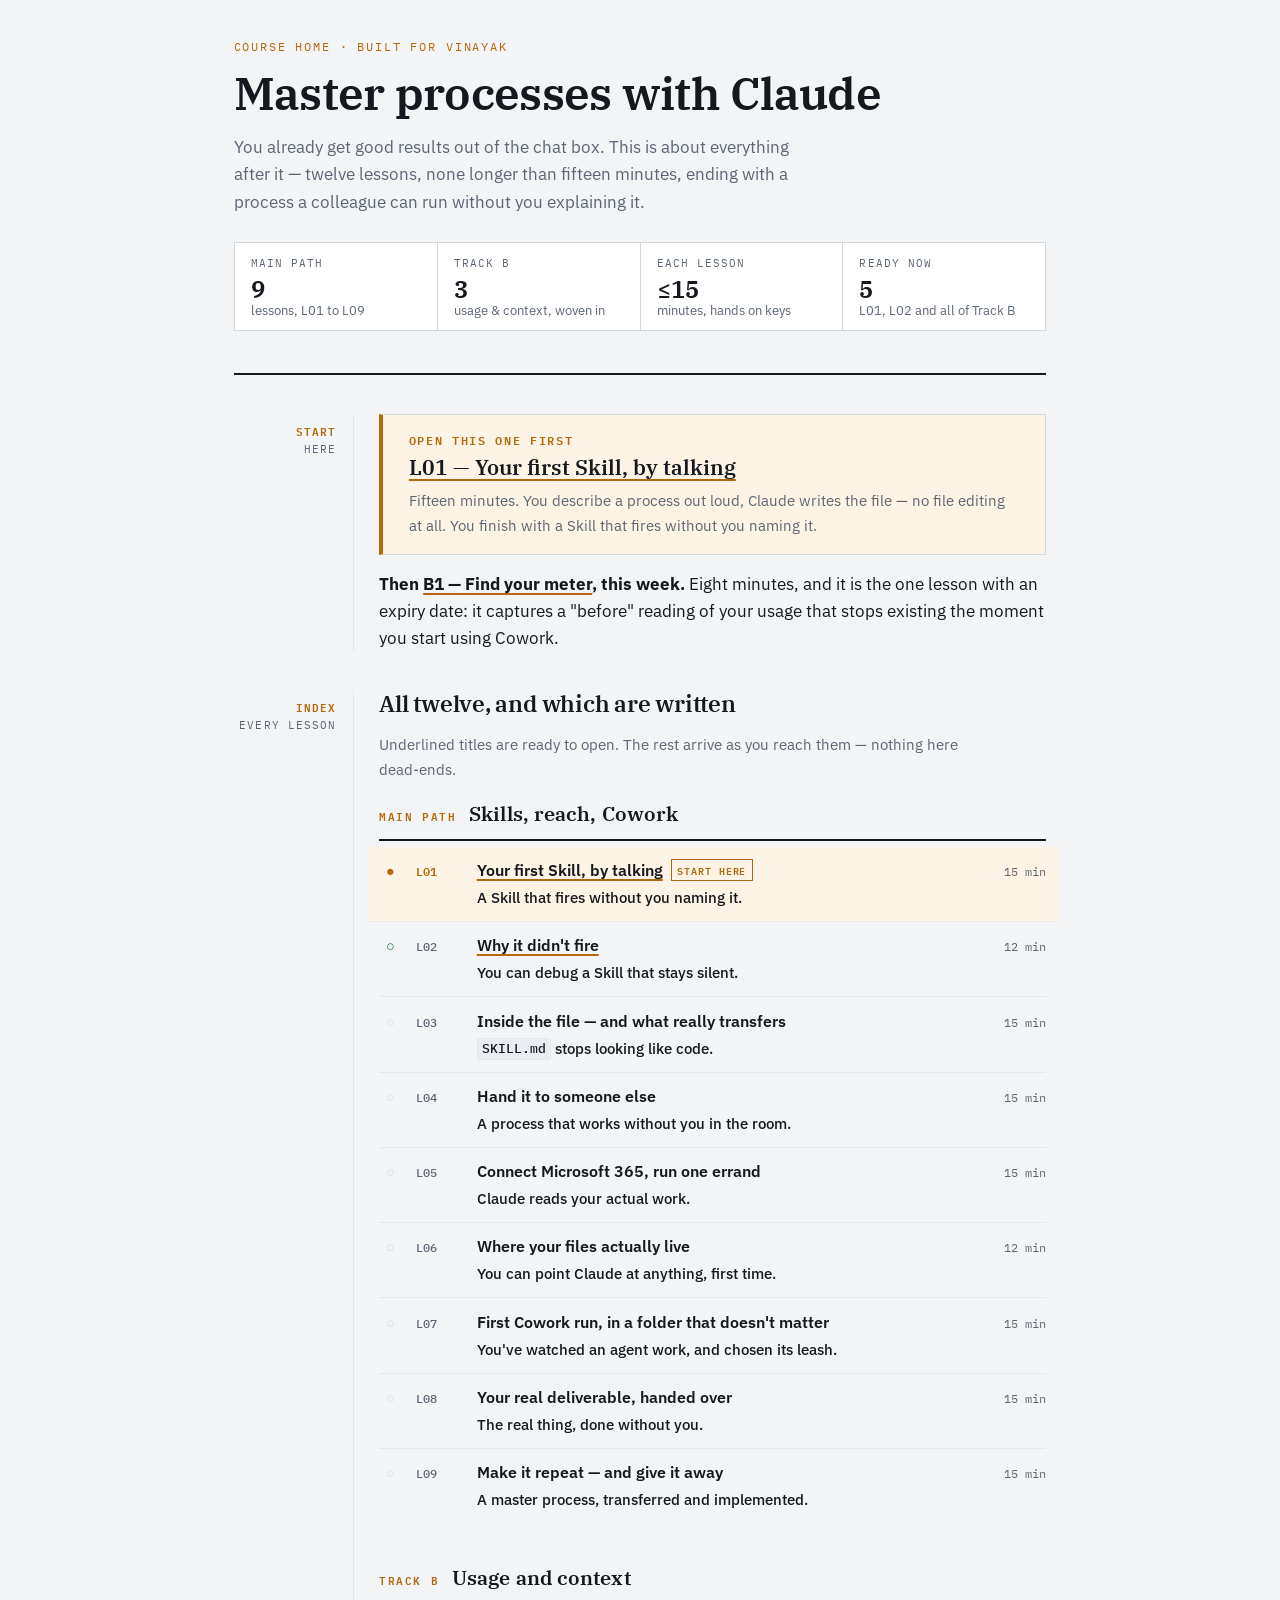
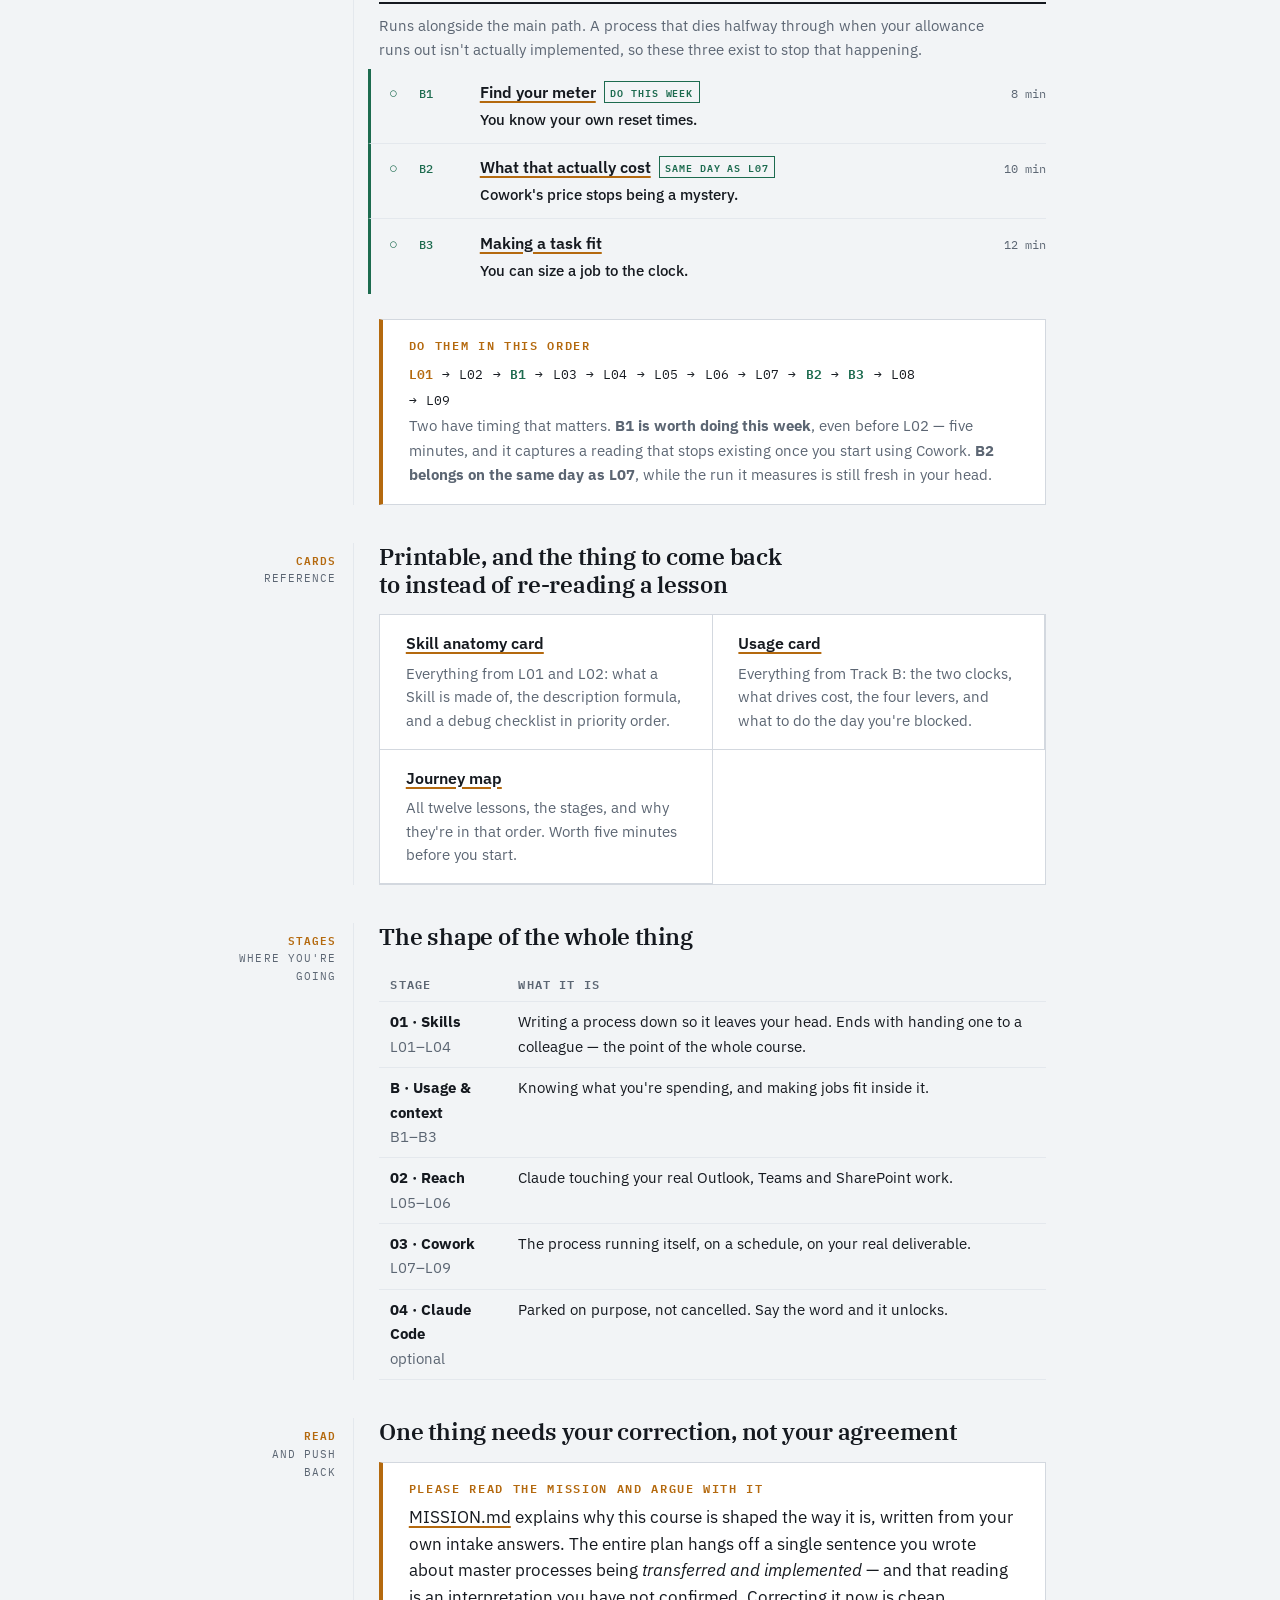
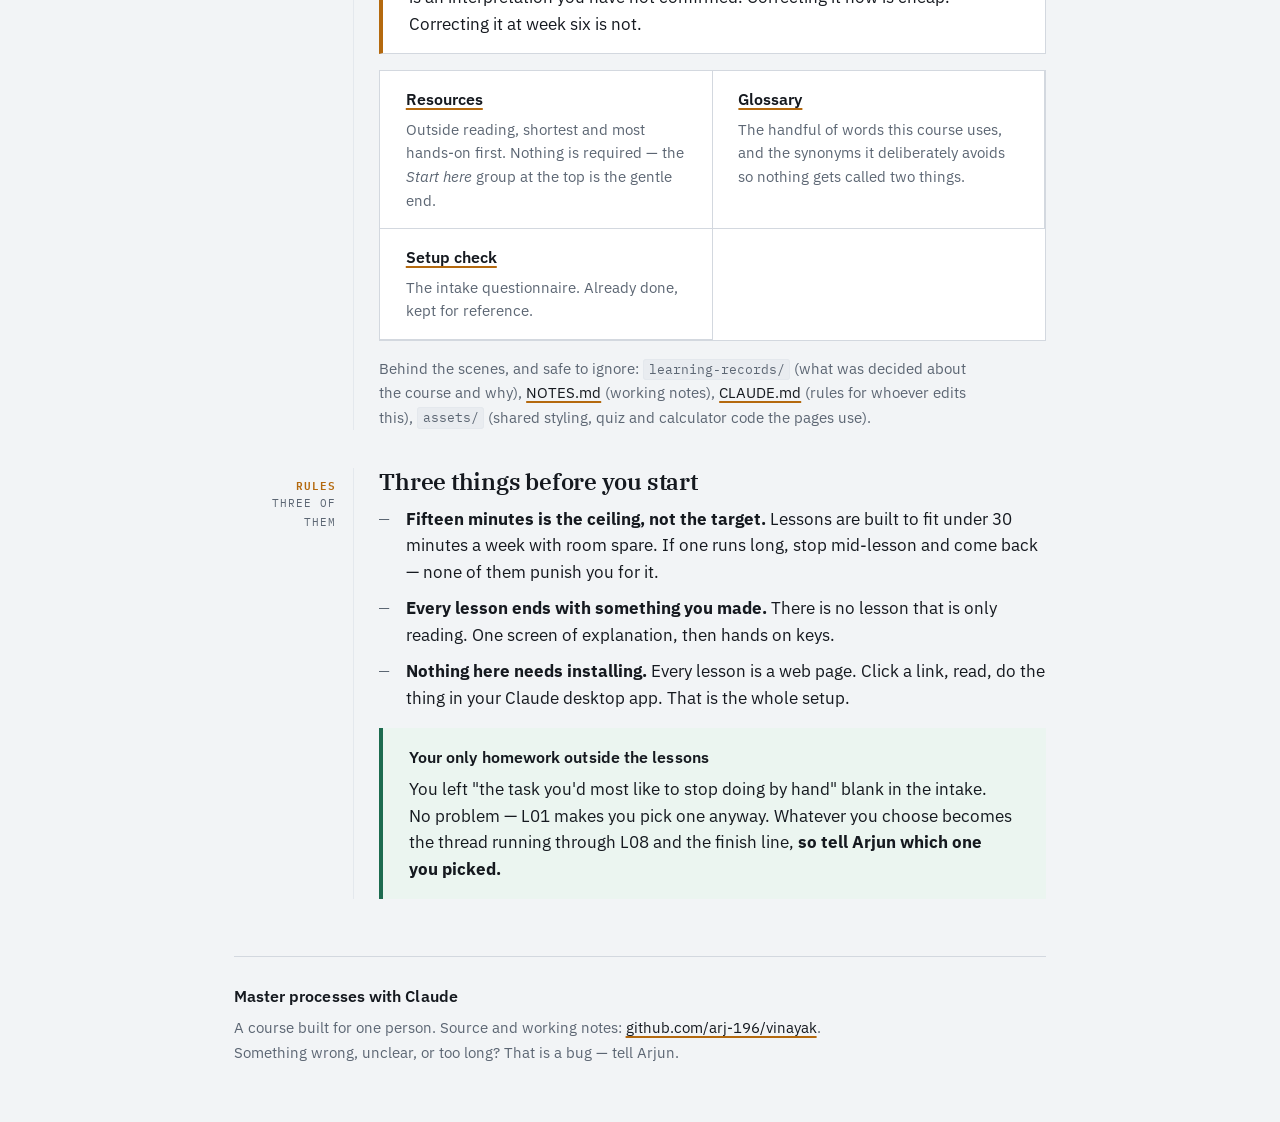
==== index.html @ 6a03d2bd "Add course website as entry point, plus Track B lessons B2–B3 Publish the course as a static site on" ====
<!doctype html>
<html lang="en">
<head>
<meta charset="utf-8">
<meta name="viewport" content="width=device-width, initial-scale=1">
<title>Master Processes with Claude — Course home</title>
<meta name="description" content="A short course, built for you. Twelve lessons, none longer than fifteen minutes, ending with a process a colleague can run without you explaining it.">
<link rel="stylesheet" href="https://fonts.googleapis.com/css2?family=IBM+Plex+Sans:wght@400;500;600&family=IBM+Plex+Serif:wght@500;600&family=IBM+Plex+Mono:wght@400;500;600&display=swap">
<link rel="stylesheet" href="assets/course.css">
<style>
  /* ---- home-only components; everything shared comes from course.css ---- */
  .budget { display:grid; grid-template-columns:repeat(auto-fit,minmax(9rem,1fr)); gap:1px; background:var(--rule); border:1px solid var(--rule); margin-top:var(--s4); }
  .budget div { background:var(--panel); padding:.8rem 1rem; }
  .budget dt { font-family:var(--mono); font-size:.66rem; letter-spacing:.1em; text-transform:uppercase; color:var(--muted); }
  .budget dd { margin:.25rem 0 0; font-family:var(--serif); font-size:1.5rem; font-weight:600; line-height:1; }
  .budget dd small { font-family:var(--sans); font-size:.8rem; font-weight:400; color:var(--muted); display:block; margin-top:.25rem; }

  /* the one card that says "open this now" */
  .startcard {
    background:var(--signal-bg); border:1px solid var(--rule); border-left:4px solid var(--signal);
    padding:var(--s3) var(--s4);
  }
  .startcard > h3 { color:var(--signal); font-family:var(--mono); font-size:.74rem; letter-spacing:.14em; text-transform:uppercase; }
  .startcard .big { font-family:var(--serif); font-size:1.3rem; font-weight:600; line-height:1.25; }
  .startcard .big a { text-decoration-thickness:2px; }

  /* the full lesson index — the thing that must never go stale */
  .track + .track { margin-top:var(--s5); }
  .track-head { display:flex; gap:.8rem; align-items:baseline; border-bottom:2px solid var(--ink); padding-bottom:.5rem; margin-bottom:.4rem; flex-wrap:wrap; }
  .track-head h3 { font-family:var(--serif); font-size:1.25rem; font-weight:600; margin:0; flex:1; min-width:8rem; }
  .track-head .n { font-family:var(--mono); font-size:.7rem; font-weight:600; letter-spacing:.14em; color:var(--signal); flex:none; }

  .lesson { display:grid; grid-template-columns:1.4rem 2.9rem minmax(0,1fr) 4.2rem; gap:.9rem; padding:.7rem 0; border-bottom:1px solid var(--rule-soft); align-items:baseline; }
  .lesson:last-child { border-bottom:0; }
  .dot { font-family:var(--mono); font-size:.9rem; color:var(--rule); text-align:center; }
  .lesson[data-state="now"] .dot   { color:var(--signal); }
  .lesson[data-state="ready"] .dot { color:var(--verified); }
  .lid { font-family:var(--mono); font-size:.74rem; color:var(--muted); font-weight:500; }
  .lesson[data-state="now"] .lid { color:var(--signal); font-weight:600; }
  .ltitle { font-weight:600; font-size:.99rem; }
  .lwin { color:var(--muted); font-size:.92rem; margin-top:.15rem; }
  .lwin b { color:var(--ink); font-weight:500; }
  .mins { font-family:var(--mono); font-size:.72rem; color:var(--muted); text-align:right; font-variant-numeric:tabular-nums; }
  .lesson[data-state="now"] { background:var(--signal-bg); margin-inline:-.7rem; padding-inline:.7rem; }
  .track.b .lid { color:var(--verified); }
  .track.b .lesson { border-left:3px solid var(--verified); padding-left:.7rem; margin-left:-.7rem; }
  .tag {
    font-family:var(--mono); font-size:.6rem; letter-spacing:.1em; text-transform:uppercase;
    border:1px solid var(--signal); color:var(--signal);
    padding:.08rem .32rem; margin-left:.5rem; vertical-align:.12em; white-space:nowrap;
  }
  .tag.b { border-color:var(--verified); color:var(--verified); }

  /* the running order, as one readable line */
  .order { font-family:var(--mono); font-size:.82rem; line-height:2; word-spacing:.1em; }
  .order b { color:var(--signal); font-weight:600; }
  .order i { color:var(--verified); font-style:normal; font-weight:600; }

  /* reference cards */
  /* dividers drawn as cell borders, not a gap-over-background trick — an
     odd number of cards otherwise leaves a leftover cell in the wrong colour */
  .shelf { display:grid; grid-template-columns:repeat(auto-fit,minmax(15rem,1fr)); background:var(--panel); border:1px solid var(--rule); }
  .shelf > a { padding:var(--s3) var(--s4); text-decoration:none; display:block; border-right:1px solid var(--rule); border-bottom:1px solid var(--rule); }
  .shelf > a:hover { background:var(--panel-sunk); }
  .shelf .t { font-weight:600; font-size:.99rem; text-decoration:underline; text-decoration-color:var(--signal); text-decoration-thickness:2px; text-underline-offset:.18em; }
  .shelf .d { color:var(--muted); font-size:.91rem; margin-top:.3rem; }

  @media (max-width:34rem){
    .lesson { grid-template-columns:1.2rem 2.6rem minmax(0,1fr); }
    .mins { display:none; }
  }
</style>
</head>
<body>
<div class="sheet">

  <div class="masthead">
    <p class="eyebrow">Course home · Built for Vinayak</p>
    <h1>Master processes with Claude</h1>
    <p class="standfirst">You already get good results out of the chat box. This is about everything after it — twelve lessons, none longer than fifteen minutes, ending with a process a colleague can run without you explaining it.</p>
    <dl class="budget">
      <div><dt>Main path</dt><dd>9<small>lessons, L01 to L09</small></dd></div>
      <div><dt>Track B</dt><dd>3<small>usage &amp; context, woven in</small></dd></div>
      <div><dt>Each lesson</dt><dd>≤15<small>minutes, hands on keys</small></dd></div>
      <div><dt>Ready now</dt><dd>5<small>L01, L02 and all of Track B</small></dd></div>
    </dl>
  </div>

  <div class="row">
    <div class="mark"><b>Start</b>here</div>
    <div class="body">
      <div class="startcard">
        <h3>Open this one first</h3>
        <p class="big"><a href="lessons/0001-your-first-skill.html">L01 — Your first Skill, by talking</a></p>
        <p class="hint" style="margin-top:.5rem">Fifteen minutes. You describe a process out loud, Claude writes the file — no file editing at all. You finish with a Skill that fires without you naming it.</p>
      </div>
      <p><strong>Then <a href="lessons/0003-find-your-meter.html">B1 — Find your meter</a>, this week.</strong> Eight minutes, and it is the one lesson with an expiry date: it captures a "before" reading of your usage that stops existing the moment you start using Cowork.</p>
    </div>
  </div>

  <div class="row">
    <div class="mark"><b>Index</b>every lesson</div>
    <div class="body">
      <h2>All twelve, and which are written</h2>
      <p class="hint">Underlined titles are ready to open. The rest arrive as you reach them — nothing here dead-ends.</p>

      <div class="track">
        <div class="track-head"><span class="n">MAIN PATH</span><h3>Skills, reach, Cowork</h3></div>

        <div class="lesson" data-state="now">
          <span class="dot">●</span><span class="lid">L01</span>
          <div>
            <div class="ltitle"><a href="lessons/0001-your-first-skill.html">Your first Skill, by talking</a><span class="tag">Start here</span></div>
            <div class="lwin"><b>A Skill that fires without you naming it.</b></div>
          </div>
          <span class="mins">15 min</span>
        </div>

        <div class="lesson" data-state="ready">
          <span class="dot">○</span><span class="lid">L02</span>
          <div>
            <div class="ltitle"><a href="lessons/0002-why-it-didnt-fire.html">Why it didn't fire</a></div>
            <div class="lwin"><b>You can debug a Skill that stays silent.</b></div>
          </div>
          <span class="mins">12 min</span>
        </div>

        <div class="lesson" data-state="todo">
          <span class="dot">○</span><span class="lid">L03</span>
          <div>
            <div class="ltitle">Inside the file — and what really transfers</div>
            <div class="lwin"><b><code>SKILL.md</code> stops looking like code.</b></div>
          </div>
          <span class="mins">15 min</span>
        </div>

        <div class="lesson" data-state="todo">
          <span class="dot">○</span><span class="lid">L04</span>
          <div>
            <div class="ltitle">Hand it to someone else</div>
            <div class="lwin"><b>A process that works without you in the room.</b></div>
          </div>
          <span class="mins">15 min</span>
        </div>

        <div class="lesson" data-state="todo">
          <span class="dot">○</span><span class="lid">L05</span>
          <div>
            <div class="ltitle">Connect Microsoft 365, run one errand</div>
            <div class="lwin"><b>Claude reads your actual work.</b></div>
          </div>
          <span class="mins">15 min</span>
        </div>

        <div class="lesson" data-state="todo">
          <span class="dot">○</span><span class="lid">L06</span>
          <div>
            <div class="ltitle">Where your files actually live</div>
            <div class="lwin"><b>You can point Claude at anything, first time.</b></div>
          </div>
          <span class="mins">12 min</span>
        </div>

        <div class="lesson" data-state="todo">
          <span class="dot">○</span><span class="lid">L07</span>
          <div>
            <div class="ltitle">First Cowork run, in a folder that doesn't matter</div>
            <div class="lwin"><b>You've watched an agent work, and chosen its leash.</b></div>
          </div>
          <span class="mins">15 min</span>
        </div>

        <div class="lesson" data-state="todo">
          <span class="dot">○</span><span class="lid">L08</span>
          <div>
            <div class="ltitle">Your real deliverable, handed over</div>
            <div class="lwin"><b>The real thing, done without you.</b></div>
          </div>
          <span class="mins">15 min</span>
        </div>

        <div class="lesson" data-state="todo">
          <span class="dot">○</span><span class="lid">L09</span>
          <div>
            <div class="ltitle">Make it repeat — and give it away</div>
            <div class="lwin"><b>A master process, transferred and implemented.</b></div>
          </div>
          <span class="mins">15 min</span>
        </div>
      </div>

      <div class="track b">
        <div class="track-head"><span class="n">TRACK B</span><h3>Usage and context</h3></div>
        <p class="hint" style="margin:.6rem 0 .4rem">Runs alongside the main path. A process that dies halfway through when your allowance runs out isn't actually implemented, so these three exist to stop that happening.</p>

        <div class="lesson" data-state="ready">
          <span class="dot">○</span><span class="lid">B1</span>
          <div>
            <div class="ltitle"><a href="lessons/0003-find-your-meter.html">Find your meter</a><span class="tag b">Do this week</span></div>
            <div class="lwin"><b>You know your own reset times.</b></div>
          </div>
          <span class="mins">8 min</span>
        </div>

        <div class="lesson" data-state="ready">
          <span class="dot">○</span><span class="lid">B2</span>
          <div>
            <div class="ltitle"><a href="lessons/0004-what-that-cost.html">What that actually cost</a><span class="tag b">Same day as L07</span></div>
            <div class="lwin"><b>Cowork's price stops being a mystery.</b></div>
          </div>
          <span class="mins">10 min</span>
        </div>

        <div class="lesson" data-state="ready">
          <span class="dot">○</span><span class="lid">B3</span>
          <div>
            <div class="ltitle"><a href="lessons/0005-making-a-task-fit.html">Making a task fit</a></div>
            <div class="lwin"><b>You can size a job to the clock.</b></div>
          </div>
          <span class="mins">12 min</span>
        </div>
      </div>

      <div class="do" style="margin-top:var(--s4)">
        <h3>Do them in this order</h3>
        <p class="order"><b>L01</b> → L02 → <i>B1</i> → L03 → L04 → L05 → L06 → L07 → <i>B2</i> → <i>B3</i> → L08 → L09</p>
        <p class="hint">Two have timing that matters. <strong>B1 is worth doing this week</strong>, even before L02 — five minutes, and it captures a reading that stops existing once you start using Cowork. <strong>B2 belongs on the same day as L07</strong>, while the run it measures is still fresh in your head.</p>
      </div>
    </div>
  </div>

  <div class="row">
    <div class="mark"><b>Cards</b>reference</div>
    <div class="body">
      <h2>Printable, and the thing to come back to instead of re-reading a lesson</h2>
      <div class="shelf">
        <a href="reference/skill-anatomy.html">
          <div class="t">Skill anatomy card</div>
          <div class="d">Everything from L01 and L02: what a Skill is made of, the description formula, and a debug checklist in priority order.</div>
        </a>
        <a href="reference/usage-card.html">
          <div class="t">Usage card</div>
          <div class="d">Everything from Track B: the two clocks, what drives cost, the four levers, and what to do the day you're blocked.</div>
        </a>
        <a href="reference/journey-map.html">
          <div class="t">Journey map</div>
          <div class="d">All twelve lessons, the stages, and why they're in that order. Worth five minutes before you start.</div>
        </a>
      </div>
    </div>
  </div>

  <div class="row">
    <div class="mark"><b>Stages</b>where you're going</div>
    <div class="body">
      <h2>The shape of the whole thing</h2>
      <div class="scroll">
        <table>
          <thead><tr><th>Stage</th><th>What it is</th></tr></thead>
          <tbody>
            <tr><td><strong>01 · Skills</strong><br><span class="hint">L01–L04</span></td><td>Writing a process down so it leaves your head. Ends with handing one to a colleague — the point of the whole course.</td></tr>
            <tr><td><strong>B · Usage &amp; context</strong><br><span class="hint">B1–B3</span></td><td>Knowing what you're spending, and making jobs fit inside it.</td></tr>
            <tr><td><strong>02 · Reach</strong><br><span class="hint">L05–L06</span></td><td>Claude touching your real Outlook, Teams and SharePoint work.</td></tr>
            <tr><td><strong>03 · Cowork</strong><br><span class="hint">L07–L09</span></td><td>The process running itself, on a schedule, on your real deliverable.</td></tr>
            <tr><td><strong>04 · Claude Code</strong><br><span class="hint">optional</span></td><td>Parked on purpose, not cancelled. Say the word and it unlocks.</td></tr>
          </tbody>
        </table>
      </div>
    </div>
  </div>

  <div class="row">
    <div class="mark"><b>Read</b>and push back</div>
    <div class="body">
      <h2>One thing needs your correction, not your agreement</h2>
      <div class="do">
        <h3>Please read the mission and argue with it</h3>
        <p><a href="https://github.com/arj-196/vinayak/blob/main/MISSION.md">MISSION.md</a> explains why this course is shaped the way it is, written from your own intake answers. The entire plan hangs off a single sentence you wrote about master processes being <em>transferred and implemented</em> — and that reading is an interpretation you have not confirmed. Correcting it now is cheap. Correcting it at week six is not.</p>
      </div>

      <div class="shelf" style="margin-top:var(--s3)">
        <a href="https://github.com/arj-196/vinayak/blob/main/RESOURCES.md">
          <div class="t">Resources</div>
          <div class="d">Outside reading, shortest and most hands-on first. Nothing is required — the <em>Start here</em> group at the top is the gentle end.</div>
        </a>
        <a href="https://github.com/arj-196/vinayak/blob/main/GLOSSARY.md">
          <div class="t">Glossary</div>
          <div class="d">The handful of words this course uses, and the synonyms it deliberately avoids so nothing gets called two things.</div>
        </a>
        <a href="Claude-Setup-Check.html">
          <div class="t">Setup check</div>
          <div class="d">The intake questionnaire. Already done, kept for reference.</div>
        </a>
      </div>
      <p class="hint">Behind the scenes, and safe to ignore: <code>learning-records/</code> (what was decided about the course and why), <a href="https://github.com/arj-196/vinayak/blob/main/NOTES.md">NOTES.md</a> (working notes), <a href="https://github.com/arj-196/vinayak/blob/main/CLAUDE.md">CLAUDE.md</a> (rules for whoever edits this), <code>assets/</code> (shared styling, quiz and calculator code the pages use).</p>
    </div>
  </div>

  <div class="row">
    <div class="mark"><b>Rules</b>three of them</div>
    <div class="body">
      <h2>Three things before you start</h2>
      <ul class="plain">
        <li><strong>Fifteen minutes is the ceiling, not the target.</strong> Lessons are built to fit under 30 minutes a week with room spare. If one runs long, stop mid-lesson and come back — none of them punish you for it.</li>
        <li><strong>Every lesson ends with something you made.</strong> There is no lesson that is only reading. One screen of explanation, then hands on keys.</li>
        <li><strong>Nothing here needs installing.</strong> Every lesson is a web page. Click a link, read, do the thing in your Claude desktop app. That is the whole setup.</li>
      </ul>

      <div class="ask">
        <h3>Your only homework outside the lessons</h3>
        <p>You left "the task you'd most like to stop doing by hand" blank in the intake. No problem — L01 makes you pick one anyway. Whatever you choose becomes the thread running through L08 and the finish line, <strong>so tell Arjun which one you picked.</strong></p>
      </div>
    </div>
  </div>

  <div class="foot">
    <h3>Master processes with Claude</h3>
    <p>A course built for one person. Source and working notes:
      <a href="https://github.com/arj-196/vinayak">github.com/arj-196/vinayak</a>.
      Something wrong, unclear, or too long? That is a bug — tell Arjun.</p>
  </div>

</div>
</body>
</html>
---- assets/course.css ----
/* ============================================================
   course.css — shared stylesheet for all lessons and reference
   sheets in this workspace.

   Identity: a technical workbench sheet. Ink on cool paper, one
   ochre signal for "you are here / do this", one green for
   "verified". IBM Plex superfamily — an industrial type family
   for an industrial subject; Mono is load-bearing here because
   file paths and YAML are the actual material.

   Link from any lesson with:
     <link rel="stylesheet" href="../assets/course.css">
   ============================================================ */

/* ---------- tokens: light is the base, complete ---------- */
:root {
  --ink:        #15191f;
  --paper:      #f2f4f6;
  --panel:      #ffffff;
  --panel-sunk: #e9ecf0;
  --rule:       #d3d8df;
  --rule-soft:  #e4e8ed;
  --muted:      #5c6673;
  --signal:     #b4690e;
  --signal-bg:  #fdf4e6;
  --verified:   #1d6b4f;
  --verified-bg:#ebf5f0;
  --alarm:      #a3341f;

  --serif: "IBM Plex Serif", Georgia, "Times New Roman", serif;
  --sans:  "IBM Plex Sans", -apple-system, BlinkMacSystemFont, "Segoe UI", sans-serif;
  --mono:  "IBM Plex Mono", ui-monospace, SFMono-Regular, Menlo, Consolas, monospace;

  --measure: 68ch;
  --gutter:  7.5rem;

  --s1: .35rem;  --s2: .6rem;   --s3: 1rem;
  --s4: 1.6rem;  --s5: 2.4rem;  --s6: 3.6rem;
}

/* ---------- tokens: dark, for system-dark and explicit dark ---------- */
@media (prefers-color-scheme: dark) {
  :root:not([data-theme="light"]) {
    --ink:        #e6e9ed;
    --paper:      #12161b;
    --panel:      #1a1f26;
    --panel-sunk: #0d1116;
    --rule:       #2c333c;
    --rule-soft:  #222831;
    --muted:      #9aa5b1;
    --signal:     #e8a33d;
    --signal-bg:  #251c0c;
    --verified:   #4ebe92;
    --verified-bg:#0f2018;
    --alarm:      #e8836b;
  }
}
:root[data-theme="dark"] {
  --ink:        #e6e9ed;
  --paper:      #12161b;
  --panel:      #1a1f26;
  --panel-sunk: #0d1116;
  --rule:       #2c333c;
  --rule-soft:  #222831;
  --muted:      #9aa5b1;
  --signal:     #e8a33d;
  --signal-bg:  #251c0c;
  --verified:   #4ebe92;
  --verified-bg:#0f2018;
  --alarm:      #e8836b;
}

/* ---------- reset-ish ---------- */
*, *::before, *::after { box-sizing: border-box; }

body {
  margin: 0;
  background: var(--paper);
  color: var(--ink);
  font-family: var(--sans);
  font-size: 16.5px;
  line-height: 1.62;
  -webkit-font-smoothing: antialiased;
}

img, svg { max-width: 100%; }

/* ---------- page frame: content column + mono gutter ---------- */
.sheet {
  max-width: calc(var(--measure) + var(--gutter) + 4rem);
  margin: 0 auto;
  padding: var(--s5) var(--s4) var(--s6);
}

.row {
  display: grid;
  grid-template-columns: var(--gutter) minmax(0, 1fr);
  gap: 0 var(--s4);
  align-items: start;
}
.row + .row { margin-top: var(--s5); }

/* the gutter marker encodes the stage — a real sequence, not decoration */
.mark {
  font-family: var(--mono);
  font-size: .7rem;
  letter-spacing: .1em;
  text-transform: uppercase;
  color: var(--muted);
  padding-top: .5rem;
  text-align: right;
  border-right: 1px solid var(--rule-soft);
  padding-right: var(--s3);
  align-self: stretch;
}
.mark b { display: block; color: var(--signal); font-weight: 600; }

.body > * + * { margin-top: var(--s3); }

/* ---------- masthead ---------- */
.masthead { margin-bottom: var(--s5); padding-bottom: var(--s4); border-bottom: 2px solid var(--ink); }
.eyebrow {
  font-family: var(--mono);
  font-size: .72rem;
  letter-spacing: .16em;
  text-transform: uppercase;
  color: var(--signal);
  margin: 0 0 var(--s2);
}
.masthead h1 {
  font-family: var(--serif);
  font-weight: 600;
  font-size: clamp(1.9rem, 4.2vw, 2.9rem);
  line-height: 1.1;
  letter-spacing: -.015em;
  text-wrap: balance;
  margin: 0;
}
.standfirst {
  font-size: 1.06rem;
  color: var(--muted);
  max-width: 58ch;
  margin: var(--s3) 0 0;
  text-wrap: pretty;
}

/* ---------- chips: at-a-glance lesson facts ---------- */
.chips { display: flex; flex-wrap: wrap; gap: .5rem; margin-top: var(--s3); }
.chip {
  font-family: var(--mono);
  font-size: .7rem;
  letter-spacing: .08em;
  text-transform: uppercase;
  color: var(--muted);
  border: 1px solid var(--rule);
  padding: .28rem .55rem;
}

/* ---------- hint: secondary guidance under a heading or step ---------- */
.hint { color: var(--muted); font-size: .94rem; max-width: var(--measure); }

/* ---------- headings ---------- */
h2 {
  font-family: var(--serif);
  font-weight: 600;
  font-size: 1.42rem;
  line-height: 1.22;
  letter-spacing: -.01em;
  text-wrap: balance;
  margin: 0 0 var(--s2);
}
h3 {
  font-family: var(--sans);
  font-weight: 600;
  font-size: 1.02rem;
  letter-spacing: .005em;
  margin: 0 0 var(--s1);
}
p { margin: 0; max-width: var(--measure); text-wrap: pretty; }

a { color: var(--ink); text-decoration-color: var(--signal); text-decoration-thickness: 2px; text-underline-offset: .18em; }
a:hover { color: var(--signal); }
:focus-visible { outline: 2px solid var(--signal); outline-offset: 2px; border-radius: 2px; }

/* ---------- inline material ---------- */
code, kbd, .path {
  font-family: var(--mono);
  font-size: .87em;
  background: var(--panel-sunk);
  border: 1px solid var(--rule-soft);
  border-radius: 3px;
  padding: .1em .34em;
}
kbd { box-shadow: 0 1px 0 var(--rule); }

/* ---------- panels: spent by role, not stamped on everything ---------- */
.panel { background: var(--panel); border: 1px solid var(--rule); padding: var(--s3) var(--s4); }

/* the one thing on the page that needs lifting: what to actually do */
.do {
  background: var(--panel);
  border: 1px solid var(--rule);
  border-left: 4px solid var(--signal);
  padding: var(--s3) var(--s4);
}
.do > h3 { color: var(--signal); font-family: var(--mono); font-size: .74rem; letter-spacing: .14em; text-transform: uppercase; }

.aside { border-left: 2px solid var(--rule); padding-left: var(--s3); color: var(--muted); font-size: .95rem; }

/* the on-ramp block: for coding concepts he has never met */
.onramp {
  background: var(--panel-sunk);
  border: 1px dashed var(--rule);
  padding: var(--s3) var(--s4);
  font-size: .96rem;
}
.onramp > h3::before { content: "New word · "; font-family: var(--mono); color: var(--signal); font-weight: 600; }

.warn { border-left: 4px solid var(--alarm); background: var(--panel); padding: var(--s3) var(--s4); }

/* ---------- code blocks ---------- */
pre {
  font-family: var(--mono);
  font-size: .84rem;
  line-height: 1.6;
  background: var(--panel-sunk);
  border: 1px solid var(--rule);
  padding: var(--s3);
  margin: 0;
  overflow-x: auto;
  tab-size: 2;
}
pre code { background: none; border: 0; padding: 0; font-size: inherit; }

/* ---------- steps: numbered only because order carries meaning ---------- */
/* Markers are positioned, NOT grid columns. A grid `li` makes every child —
   including bare text nodes — its own grid item, so an item mixing text and
   inline elements gets torn across cells. Absolute markers keep the content
   flowing as normal inline text however it is authored. */
ol.steps { list-style: none; counter-reset: st; margin: 0; padding: 0; display: grid; gap: var(--s3); }
ol.steps > li {
  counter-increment: st;
  position: relative;
  padding-left: 2.9rem;
  min-height: 1.9rem;
}
ol.steps > li::before {
  content: counter(st);
  position: absolute;
  left: 0; top: 0;
  font-family: var(--mono);
  font-size: .8rem;
  font-weight: 600;
  color: var(--signal);
  border: 1px solid var(--rule);
  border-radius: 50%;
  width: 1.9rem; height: 1.9rem;
  display: grid; place-items: center;
  background: var(--panel);
}
ol.steps > li > * + * { margin-top: var(--s2); }

ul.plain { list-style: none; margin: 0; padding: 0; display: grid; gap: var(--s2); }
ul.plain > li { position: relative; padding-left: 1.7rem; }
ul.plain > li::before {
  content: "—";
  position: absolute;
  left: 0; top: 0;
  font-family: var(--mono);
  color: var(--muted);
}

/* ---------- meter: usage-reading recorder (assets/meter.js) ---------- */
.meter { border: 1px solid var(--rule); background: var(--panel); padding: var(--s3) var(--s4); }
.meter-form { display: grid; grid-template-columns: repeat(auto-fit, minmax(11rem, 1fr)); gap: var(--s3); }
.meter-field { display: grid; gap: .3rem; }
.meter-field > span {
  font-family: var(--mono);
  font-size: .66rem;
  letter-spacing: .1em;
  text-transform: uppercase;
  color: var(--muted);
}
.meter-field > input {
  font: inherit;
  font-family: var(--mono);
  font-size: .9rem;
  background: var(--panel-sunk);
  color: var(--ink);
  border: 1px solid var(--rule);
  padding: .45rem .6rem;
  min-width: 0;
}
.meter-field > input:focus { outline: 2px solid var(--signal); outline-offset: 1px; }
.meter-bar { display: flex; flex-wrap: wrap; gap: .7rem; align-items: center; margin-top: var(--s3); }
.meter-save {
  font: inherit;
  font-family: var(--mono);
  font-size: .74rem;
  letter-spacing: .08em;
  text-transform: uppercase;
  font-weight: 600;
  background: var(--ink);
  color: var(--paper);
  border: 1px solid var(--ink);
  padding: .55rem 1rem;
  cursor: pointer;
}
.meter-save:hover { background: var(--verified); border-color: var(--verified); color: #fff; }
.meter-said { font-family: var(--mono); font-size: .72rem; color: var(--verified); font-weight: 600; }
.meter-said[hidden] { display: none !important; }
.meter-rows { margin-top: var(--s3); }
.meter-empty { font-family: var(--mono); font-size: .78rem; color: var(--muted); }
.meter-rows td { font-family: var(--mono); font-size: .82rem; font-variant-numeric: tabular-nums; }
.meter-rows td.meter-when { font-family: var(--sans); font-size: .88rem; color: var(--ink); }

/* ---------- verdict: computed output from assets/budget.js ---------- */
.verdict { margin-top: var(--s3); border-top: 1px solid var(--rule); padding-top: var(--s3); }
.verdict[hidden] { display: none !important; }
.verdict-line { font-size: .98rem; }
.verdict-line + .verdict-line { margin-top: var(--s2); }
.verdict-line b { font-variant-numeric: tabular-nums; }
.verdict-key { border-left: 4px solid var(--signal); background: var(--signal-bg); padding: .7rem .9rem; }
.verdict-note { font-size: .88rem; color: var(--muted); margin-top: var(--s2); }
.verdict-nums { display: grid; grid-template-columns: repeat(auto-fit, minmax(9rem, 1fr)); gap: 1px; background: var(--rule); border: 1px solid var(--rule); margin: var(--s3) 0; }
.verdict-nums > div { background: var(--panel); padding: .7rem .9rem; }
.verdict-nums dt { font-family: var(--mono); font-size: .64rem; letter-spacing: .1em; text-transform: uppercase; color: var(--muted); }
.verdict-nums dd { margin: .2rem 0 0; font-family: var(--serif); font-size: 1.7rem; font-weight: 600; line-height: 1; font-variant-numeric: tabular-nums; }

/* ---------- self-check: retrieval practice, immediate feedback ---------- */
.check { display: grid; gap: var(--s4); }
.q { background: var(--panel); border: 1px solid var(--rule); padding: var(--s3) var(--s4); }
.q > p:first-child { font-weight: 600; margin-bottom: var(--s3); }
.opts { display: grid; gap: var(--s2); }
.opt {
  font: inherit;
  text-align: left;
  background: var(--panel-sunk);
  color: var(--ink);
  border: 1px solid var(--rule);
  padding: .6rem .8rem;
  cursor: pointer;
}
.opt:hover:not([disabled]) { border-color: var(--signal); }
.opt[disabled] { cursor: default; }
.opt.right { border-color: var(--verified); background: var(--verified-bg); color: var(--verified); font-weight: 600; }
.opt.wrong { border-color: var(--alarm); opacity: .65; text-decoration: line-through; }
.why {
  margin-top: var(--s3);
  font-size: .95rem;
  color: var(--muted);
  border-left: 2px solid var(--verified);
  padding-left: var(--s3);
}
.why[hidden] { display: none !important; }

/* ---------- footer / links out ---------- */
.foot { margin-top: var(--s6); padding-top: var(--s4); border-top: 1px solid var(--rule); font-size: .95rem; color: var(--muted); }
.foot h3 { color: var(--ink); }
.ask { border-left: 4px solid var(--verified); background: var(--verified-bg); color: var(--ink); padding: var(--s3) var(--s4); }

table { border-collapse: collapse; width: 100%; font-size: .94rem; }
th, td { text-align: left; padding: .5rem .7rem; border-bottom: 1px solid var(--rule-soft); vertical-align: top; }
th { font-family: var(--mono); font-size: .72rem; letter-spacing: .1em; text-transform: uppercase; color: var(--muted); font-weight: 600; }
.scroll { overflow-x: auto; }

/* ---------- narrow screens: gutter marker goes inline ---------- */
@media (max-width: 46rem) {
  .row { grid-template-columns: minmax(0, 1fr); gap: var(--s2); }
  .mark {
    text-align: left;
    border-right: 0;
    border-left: 3px solid var(--signal);
    padding: 0 0 0 var(--s2);
    display: flex; gap: .5rem;
  }
  .sheet { padding: var(--s4) var(--s3) var(--s5); }
}

@media (prefers-reduced-motion: reduce) {
  * { animation-duration: .01ms !important; transition-duration: .01ms !important; }
}

@media print {
  body { background: #fff; color: #000; font-size: 11pt; }
  .opt, .do { break-inside: avoid; }
  .why { display: block !important; }
  a::after { content: " (" attr(href) ")"; font-size: .8em; color: #555; word-break: break-all; }
}
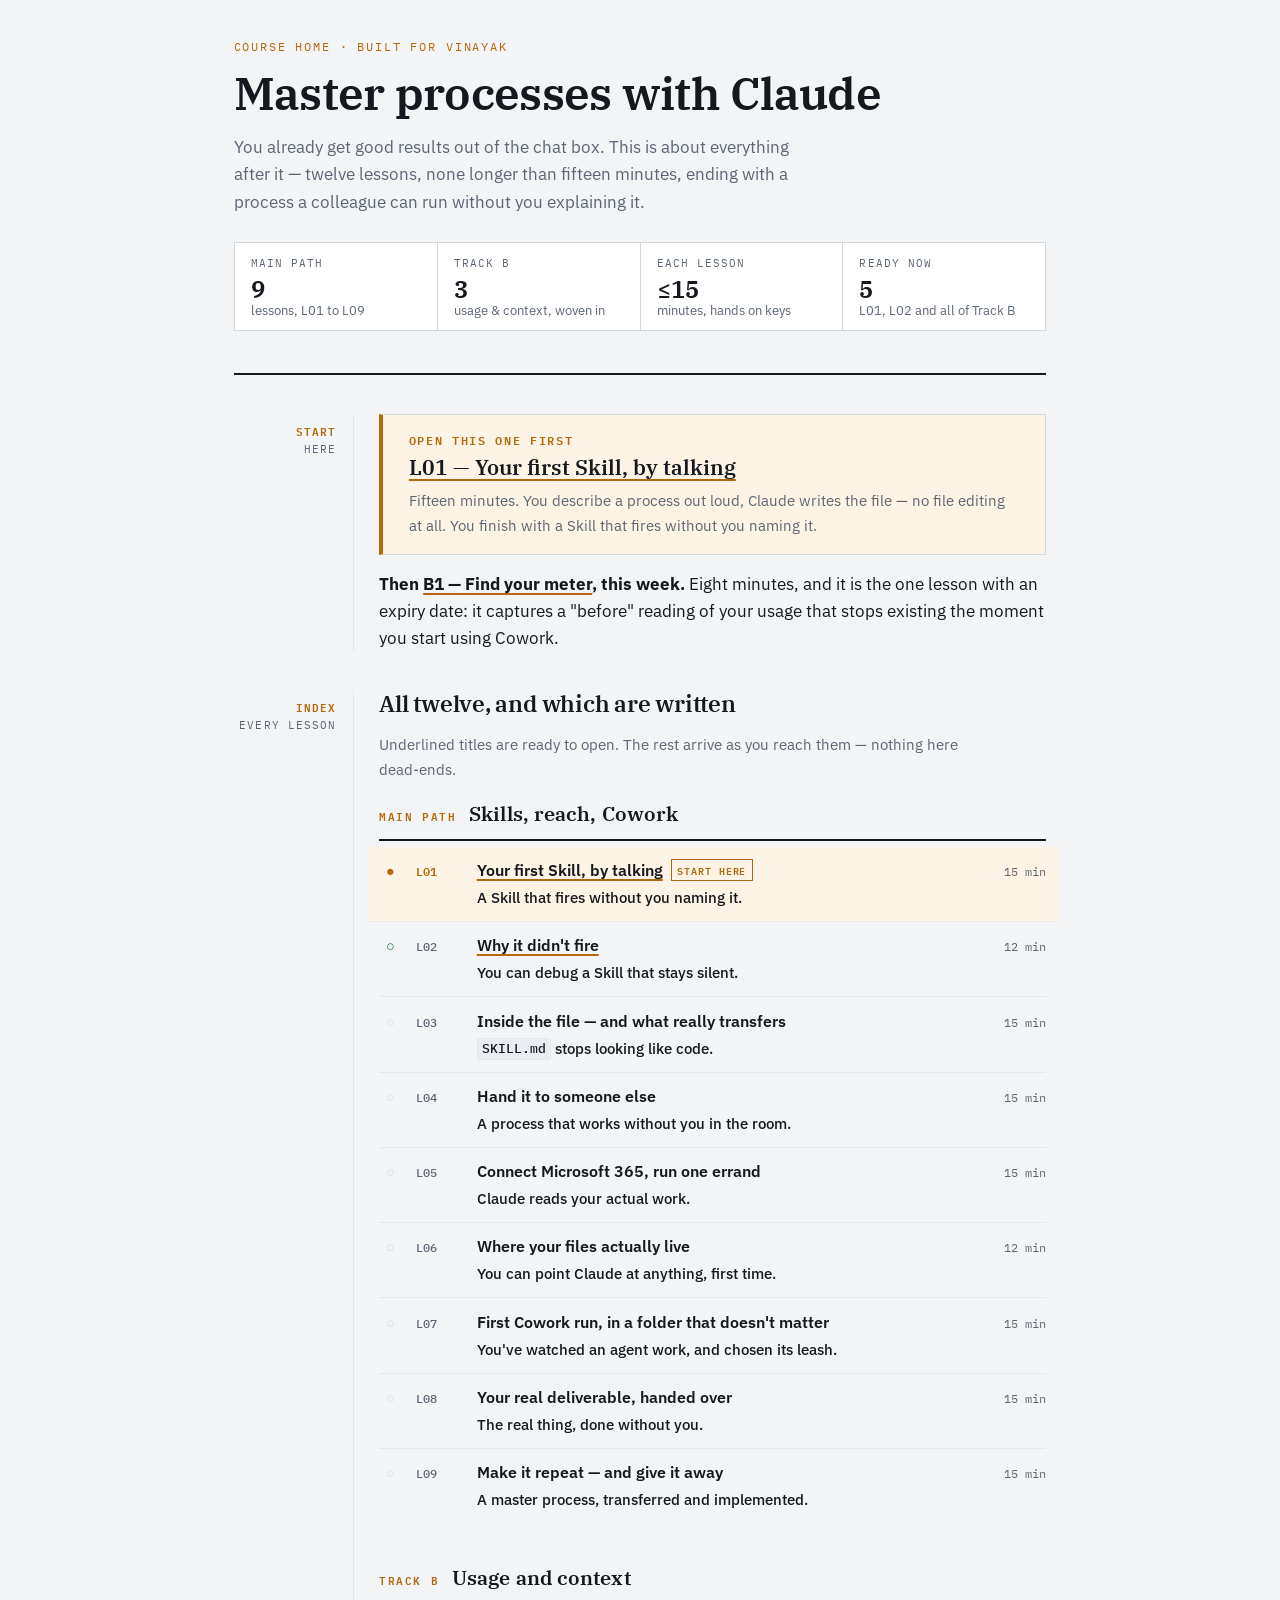
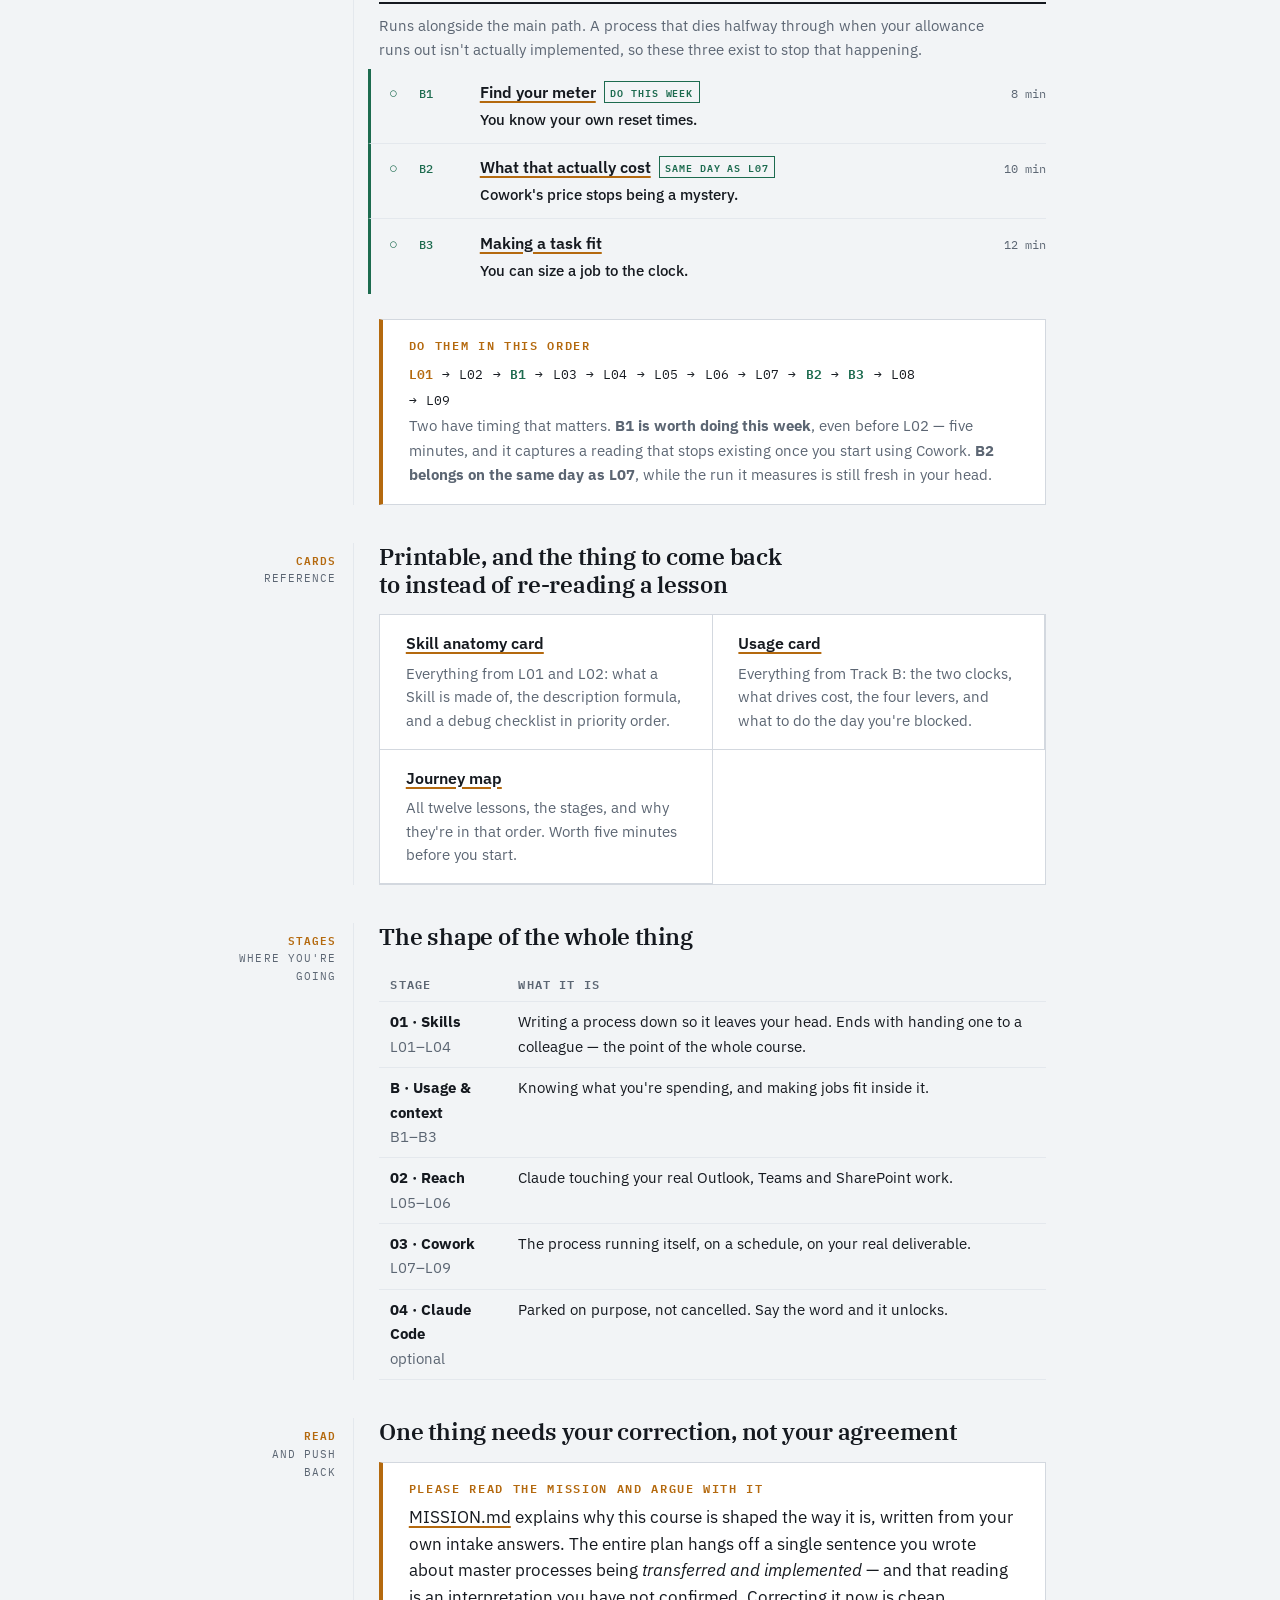
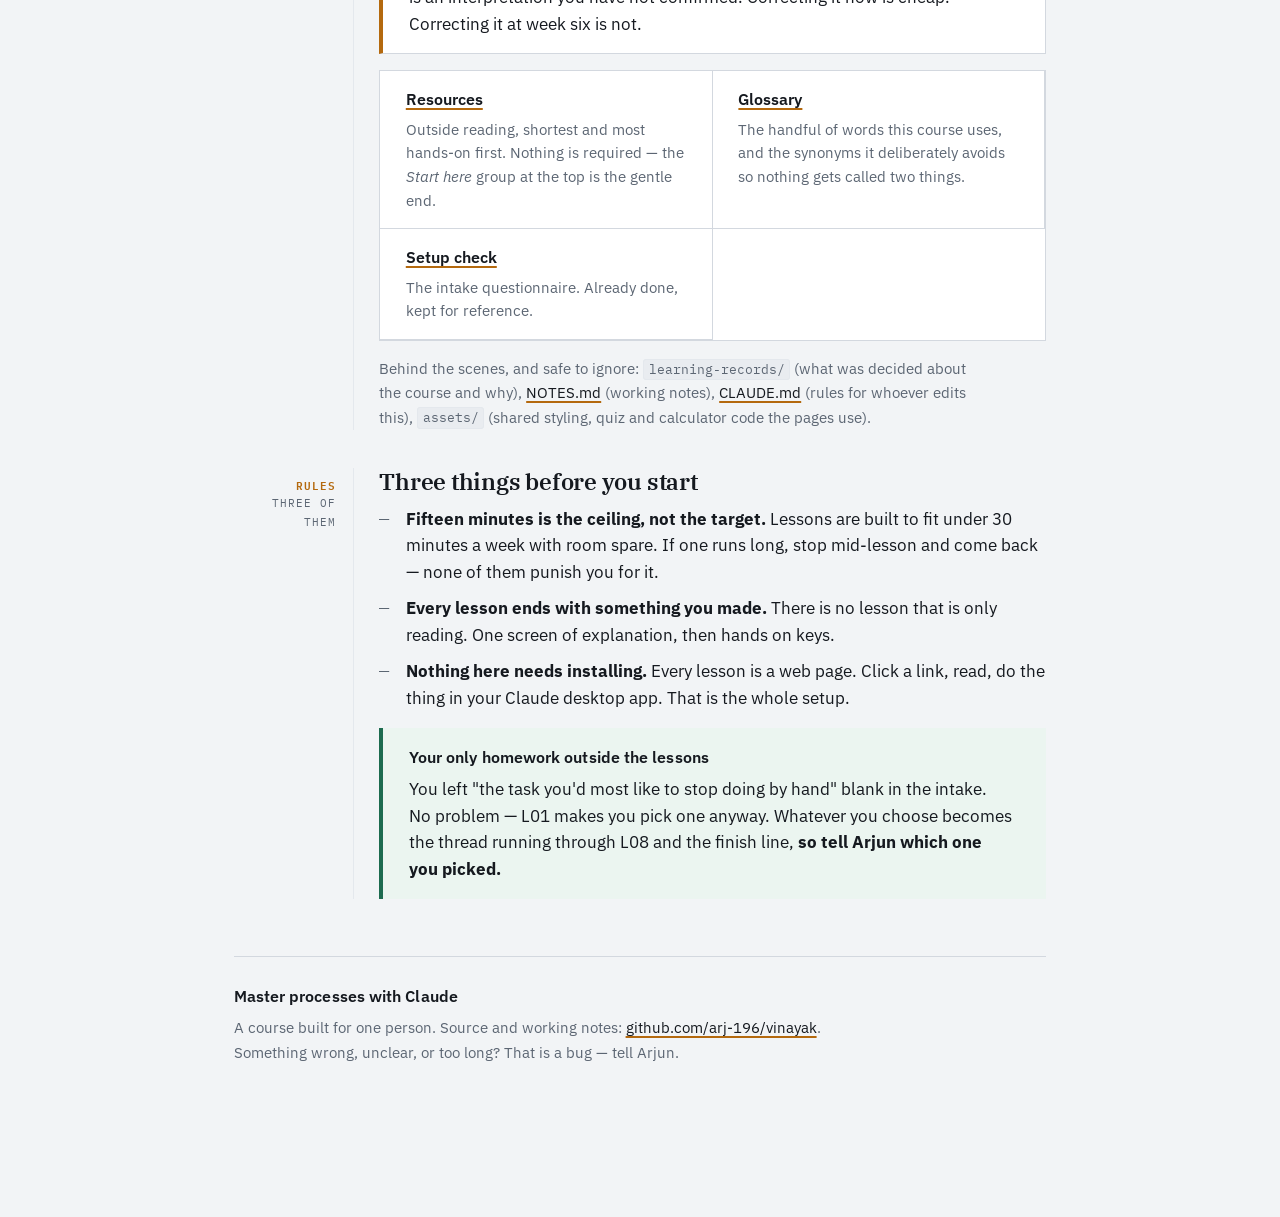
==== commit 786b853a: "Split workspace into learning/ and projects/ Everything that existed moves under learning/ with git " ====
--- a/index.html
+++ b/index.html
@@ -2,324 +2,11 @@
 <html lang="en">
 <head>
 <meta charset="utf-8">
-<meta name="viewport" content="width=device-width, initial-scale=1">
-<title>Master Processes with Claude — Course home</title>
-<meta name="description" content="A short course, built for you. Twelve lessons, none longer than fifteen minutes, ending with a process a colleague can run without you explaining it.">
-<link rel="stylesheet" href="https://fonts.googleapis.com/css2?family=IBM+Plex+Sans:wght@400;500;600&family=IBM+Plex+Serif:wght@500;600&family=IBM+Plex+Mono:wght@400;500;600&display=swap">
-<link rel="stylesheet" href="assets/course.css">
-<style>
-  /* ---- home-only components; everything shared comes from course.css ---- */
-  .budget { display:grid; grid-template-columns:repeat(auto-fit,minmax(9rem,1fr)); gap:1px; background:var(--rule); border:1px solid var(--rule); margin-top:var(--s4); }
-  .budget div { background:var(--panel); padding:.8rem 1rem; }
-  .budget dt { font-family:var(--mono); font-size:.66rem; letter-spacing:.1em; text-transform:uppercase; color:var(--muted); }
-  .budget dd { margin:.25rem 0 0; font-family:var(--serif); font-size:1.5rem; font-weight:600; line-height:1; }
-  .budget dd small { font-family:var(--sans); font-size:.8rem; font-weight:400; color:var(--muted); display:block; margin-top:.25rem; }
-
-  /* the one card that says "open this now" */
-  .startcard {
-    background:var(--signal-bg); border:1px solid var(--rule); border-left:4px solid var(--signal);
-    padding:var(--s3) var(--s4);
-  }
-  .startcard > h3 { color:var(--signal); font-family:var(--mono); font-size:.74rem; letter-spacing:.14em; text-transform:uppercase; }
-  .startcard .big { font-family:var(--serif); font-size:1.3rem; font-weight:600; line-height:1.25; }
-  .startcard .big a { text-decoration-thickness:2px; }
-
-  /* the full lesson index — the thing that must never go stale */
-  .track + .track { margin-top:var(--s5); }
-  .track-head { display:flex; gap:.8rem; align-items:baseline; border-bottom:2px solid var(--ink); padding-bottom:.5rem; margin-bottom:.4rem; flex-wrap:wrap; }
-  .track-head h3 { font-family:var(--serif); font-size:1.25rem; font-weight:600; margin:0; flex:1; min-width:8rem; }
-  .track-head .n { font-family:var(--mono); font-size:.7rem; font-weight:600; letter-spacing:.14em; color:var(--signal); flex:none; }
-
-  .lesson { display:grid; grid-template-columns:1.4rem 2.9rem minmax(0,1fr) 4.2rem; gap:.9rem; padding:.7rem 0; border-bottom:1px solid var(--rule-soft); align-items:baseline; }
-  .lesson:last-child { border-bottom:0; }
-  .dot { font-family:var(--mono); font-size:.9rem; color:var(--rule); text-align:center; }
-  .lesson[data-state="now"] .dot   { color:var(--signal); }
-  .lesson[data-state="ready"] .dot { color:var(--verified); }
-  .lid { font-family:var(--mono); font-size:.74rem; color:var(--muted); font-weight:500; }
-  .lesson[data-state="now"] .lid { color:var(--signal); font-weight:600; }
-  .ltitle { font-weight:600; font-size:.99rem; }
-  .lwin { color:var(--muted); font-size:.92rem; margin-top:.15rem; }
-  .lwin b { color:var(--ink); font-weight:500; }
-  .mins { font-family:var(--mono); font-size:.72rem; color:var(--muted); text-align:right; font-variant-numeric:tabular-nums; }
-  .lesson[data-state="now"] { background:var(--signal-bg); margin-inline:-.7rem; padding-inline:.7rem; }
-  .track.b .lid { color:var(--verified); }
-  .track.b .lesson { border-left:3px solid var(--verified); padding-left:.7rem; margin-left:-.7rem; }
-  .tag {
-    font-family:var(--mono); font-size:.6rem; letter-spacing:.1em; text-transform:uppercase;
-    border:1px solid var(--signal); color:var(--signal);
-    padding:.08rem .32rem; margin-left:.5rem; vertical-align:.12em; white-space:nowrap;
-  }
-  .tag.b { border-color:var(--verified); color:var(--verified); }
-
-  /* the running order, as one readable line */
-  .order { font-family:var(--mono); font-size:.82rem; line-height:2; word-spacing:.1em; }
-  .order b { color:var(--signal); font-weight:600; }
-  .order i { color:var(--verified); font-style:normal; font-weight:600; }
-
-  /* reference cards */
-  /* dividers drawn as cell borders, not a gap-over-background trick — an
-     odd number of cards otherwise leaves a leftover cell in the wrong colour */
-  .shelf { display:grid; grid-template-columns:repeat(auto-fit,minmax(15rem,1fr)); background:var(--panel); border:1px solid var(--rule); }
-  .shelf > a { padding:var(--s3) var(--s4); text-decoration:none; display:block; border-right:1px solid var(--rule); border-bottom:1px solid var(--rule); }
-  .shelf > a:hover { background:var(--panel-sunk); }
-  .shelf .t { font-weight:600; font-size:.99rem; text-decoration:underline; text-decoration-color:var(--signal); text-decoration-thickness:2px; text-underline-offset:.18em; }
-  .shelf .d { color:var(--muted); font-size:.91rem; margin-top:.3rem; }
-
-  @media (max-width:34rem){
-    .lesson { grid-template-columns:1.2rem 2.6rem minmax(0,1fr); }
-    .mins { display:none; }
-  }
-</style>
+<meta http-equiv="refresh" content="0; url=learning/">
+<link rel="canonical" href="https://arj-196.github.io/vinayak/learning/">
+<title>Master processes with Claude</title>
 </head>
 <body>
-<div class="sheet">
-
-  <div class="masthead">
-    <p class="eyebrow">Course home · Built for Vinayak</p>
-    <h1>Master processes with Claude</h1>
-    <p class="standfirst">You already get good results out of the chat box. This is about everything after it — twelve lessons, none longer than fifteen minutes, ending with a process a colleague can run without you explaining it.</p>
-    <dl class="budget">
-      <div><dt>Main path</dt><dd>9<small>lessons, L01 to L09</small></dd></div>
-      <div><dt>Track B</dt><dd>3<small>usage &amp; context, woven in</small></dd></div>
-      <div><dt>Each lesson</dt><dd>≤15<small>minutes, hands on keys</small></dd></div>
-      <div><dt>Ready now</dt><dd>5<small>L01, L02 and all of Track B</small></dd></div>
-    </dl>
-  </div>
-
-  <div class="row">
-    <div class="mark"><b>Start</b>here</div>
-    <div class="body">
-      <div class="startcard">
-        <h3>Open this one first</h3>
-        <p class="big"><a href="lessons/0001-your-first-skill.html">L01 — Your first Skill, by talking</a></p>
-        <p class="hint" style="margin-top:.5rem">Fifteen minutes. You describe a process out loud, Claude writes the file — no file editing at all. You finish with a Skill that fires without you naming it.</p>
-      </div>
-      <p><strong>Then <a href="lessons/0003-find-your-meter.html">B1 — Find your meter</a>, this week.</strong> Eight minutes, and it is the one lesson with an expiry date: it captures a "before" reading of your usage that stops existing the moment you start using Cowork.</p>
-    </div>
-  </div>
-
-  <div class="row">
-    <div class="mark"><b>Index</b>every lesson</div>
-    <div class="body">
-      <h2>All twelve, and which are written</h2>
-      <p class="hint">Underlined titles are ready to open. The rest arrive as you reach them — nothing here dead-ends.</p>
-
-      <div class="track">
-        <div class="track-head"><span class="n">MAIN PATH</span><h3>Skills, reach, Cowork</h3></div>
-
-        <div class="lesson" data-state="now">
-          <span class="dot">●</span><span class="lid">L01</span>
-          <div>
-            <div class="ltitle"><a href="lessons/0001-your-first-skill.html">Your first Skill, by talking</a><span class="tag">Start here</span></div>
-            <div class="lwin"><b>A Skill that fires without you naming it.</b></div>
-          </div>
-          <span class="mins">15 min</span>
-        </div>
-
-        <div class="lesson" data-state="ready">
-          <span class="dot">○</span><span class="lid">L02</span>
-          <div>
-            <div class="ltitle"><a href="lessons/0002-why-it-didnt-fire.html">Why it didn't fire</a></div>
-            <div class="lwin"><b>You can debug a Skill that stays silent.</b></div>
-          </div>
-          <span class="mins">12 min</span>
-        </div>
-
-        <div class="lesson" data-state="todo">
-          <span class="dot">○</span><span class="lid">L03</span>
-          <div>
-            <div class="ltitle">Inside the file — and what really transfers</div>
-            <div class="lwin"><b><code>SKILL.md</code> stops looking like code.</b></div>
-          </div>
-          <span class="mins">15 min</span>
-        </div>
-
-        <div class="lesson" data-state="todo">
-          <span class="dot">○</span><span class="lid">L04</span>
-          <div>
-            <div class="ltitle">Hand it to someone else</div>
-            <div class="lwin"><b>A process that works without you in the room.</b></div>
-          </div>
-          <span class="mins">15 min</span>
-        </div>
-
-        <div class="lesson" data-state="todo">
-          <span class="dot">○</span><span class="lid">L05</span>
-          <div>
-            <div class="ltitle">Connect Microsoft 365, run one errand</div>
-            <div class="lwin"><b>Claude reads your actual work.</b></div>
-          </div>
-          <span class="mins">15 min</span>
-        </div>
-
-        <div class="lesson" data-state="todo">
-          <span class="dot">○</span><span class="lid">L06</span>
-          <div>
-            <div class="ltitle">Where your files actually live</div>
-            <div class="lwin"><b>You can point Claude at anything, first time.</b></div>
-          </div>
-          <span class="mins">12 min</span>
-        </div>
-
-        <div class="lesson" data-state="todo">
-          <span class="dot">○</span><span class="lid">L07</span>
-          <div>
-            <div class="ltitle">First Cowork run, in a folder that doesn't matter</div>
-            <div class="lwin"><b>You've watched an agent work, and chosen its leash.</b></div>
-          </div>
-          <span class="mins">15 min</span>
-        </div>
-
-        <div class="lesson" data-state="todo">
-          <span class="dot">○</span><span class="lid">L08</span>
-          <div>
-            <div class="ltitle">Your real deliverable, handed over</div>
-            <div class="lwin"><b>The real thing, done without you.</b></div>
-          </div>
-          <span class="mins">15 min</span>
-        </div>
-
-        <div class="lesson" data-state="todo">
-          <span class="dot">○</span><span class="lid">L09</span>
-          <div>
-            <div class="ltitle">Make it repeat — and give it away</div>
-            <div class="lwin"><b>A master process, transferred and implemented.</b></div>
-          </div>
-          <span class="mins">15 min</span>
-        </div>
-      </div>
-
-      <div class="track b">
-        <div class="track-head"><span class="n">TRACK B</span><h3>Usage and context</h3></div>
-        <p class="hint" style="margin:.6rem 0 .4rem">Runs alongside the main path. A process that dies halfway through when your allowance runs out isn't actually implemented, so these three exist to stop that happening.</p>
-
-        <div class="lesson" data-state="ready">
-          <span class="dot">○</span><span class="lid">B1</span>
-          <div>
-            <div class="ltitle"><a href="lessons/0003-find-your-meter.html">Find your meter</a><span class="tag b">Do this week</span></div>
-            <div class="lwin"><b>You know your own reset times.</b></div>
-          </div>
-          <span class="mins">8 min</span>
-        </div>
-
-        <div class="lesson" data-state="ready">
-          <span class="dot">○</span><span class="lid">B2</span>
-          <div>
-            <div class="ltitle"><a href="lessons/0004-what-that-cost.html">What that actually cost</a><span class="tag b">Same day as L07</span></div>
-            <div class="lwin"><b>Cowork's price stops being a mystery.</b></div>
-          </div>
-          <span class="mins">10 min</span>
-        </div>
-
-        <div class="lesson" data-state="ready">
-          <span class="dot">○</span><span class="lid">B3</span>
-          <div>
-            <div class="ltitle"><a href="lessons/0005-making-a-task-fit.html">Making a task fit</a></div>
-            <div class="lwin"><b>You can size a job to the clock.</b></div>
-          </div>
-          <span class="mins">12 min</span>
-        </div>
-      </div>
-
-      <div class="do" style="margin-top:var(--s4)">
-        <h3>Do them in this order</h3>
-        <p class="order"><b>L01</b> → L02 → <i>B1</i> → L03 → L04 → L05 → L06 → L07 → <i>B2</i> → <i>B3</i> → L08 → L09</p>
-        <p class="hint">Two have timing that matters. <strong>B1 is worth doing this week</strong>, even before L02 — five minutes, and it captures a reading that stops existing once you start using Cowork. <strong>B2 belongs on the same day as L07</strong>, while the run it measures is still fresh in your head.</p>
-      </div>
-    </div>
-  </div>
-
-  <div class="row">
-    <div class="mark"><b>Cards</b>reference</div>
-    <div class="body">
-      <h2>Printable, and the thing to come back to instead of re-reading a lesson</h2>
-      <div class="shelf">
-        <a href="reference/skill-anatomy.html">
-          <div class="t">Skill anatomy card</div>
-          <div class="d">Everything from L01 and L02: what a Skill is made of, the description formula, and a debug checklist in priority order.</div>
-        </a>
-        <a href="reference/usage-card.html">
-          <div class="t">Usage card</div>
-          <div class="d">Everything from Track B: the two clocks, what drives cost, the four levers, and what to do the day you're blocked.</div>
-        </a>
-        <a href="reference/journey-map.html">
-          <div class="t">Journey map</div>
-          <div class="d">All twelve lessons, the stages, and why they're in that order. Worth five minutes before you start.</div>
-        </a>
-      </div>
-    </div>
-  </div>
-
-  <div class="row">
-    <div class="mark"><b>Stages</b>where you're going</div>
-    <div class="body">
-      <h2>The shape of the whole thing</h2>
-      <div class="scroll">
-        <table>
-          <thead><tr><th>Stage</th><th>What it is</th></tr></thead>
-          <tbody>
-            <tr><td><strong>01 · Skills</strong><br><span class="hint">L01–L04</span></td><td>Writing a process down so it leaves your head. Ends with handing one to a colleague — the point of the whole course.</td></tr>
-            <tr><td><strong>B · Usage &amp; context</strong><br><span class="hint">B1–B3</span></td><td>Knowing what you're spending, and making jobs fit inside it.</td></tr>
-            <tr><td><strong>02 · Reach</strong><br><span class="hint">L05–L06</span></td><td>Claude touching your real Outlook, Teams and SharePoint work.</td></tr>
-            <tr><td><strong>03 · Cowork</strong><br><span class="hint">L07–L09</span></td><td>The process running itself, on a schedule, on your real deliverable.</td></tr>
-            <tr><td><strong>04 · Claude Code</strong><br><span class="hint">optional</span></td><td>Parked on purpose, not cancelled. Say the word and it unlocks.</td></tr>
-          </tbody>
-        </table>
-      </div>
-    </div>
-  </div>
-
-  <div class="row">
-    <div class="mark"><b>Read</b>and push back</div>
-    <div class="body">
-      <h2>One thing needs your correction, not your agreement</h2>
-      <div class="do">
-        <h3>Please read the mission and argue with it</h3>
-        <p><a href="https://github.com/arj-196/vinayak/blob/main/MISSION.md">MISSION.md</a> explains why this course is shaped the way it is, written from your own intake answers. The entire plan hangs off a single sentence you wrote about master processes being <em>transferred and implemented</em> — and that reading is an interpretation you have not confirmed. Correcting it now is cheap. Correcting it at week six is not.</p>
-      </div>
-
-      <div class="shelf" style="margin-top:var(--s3)">
-        <a href="https://github.com/arj-196/vinayak/blob/main/RESOURCES.md">
-          <div class="t">Resources</div>
-          <div class="d">Outside reading, shortest and most hands-on first. Nothing is required — the <em>Start here</em> group at the top is the gentle end.</div>
-        </a>
-        <a href="https://github.com/arj-196/vinayak/blob/main/GLOSSARY.md">
-          <div class="t">Glossary</div>
-          <div class="d">The handful of words this course uses, and the synonyms it deliberately avoids so nothing gets called two things.</div>
-        </a>
-        <a href="Claude-Setup-Check.html">
-          <div class="t">Setup check</div>
-          <div class="d">The intake questionnaire. Already done, kept for reference.</div>
-        </a>
-      </div>
-      <p class="hint">Behind the scenes, and safe to ignore: <code>learning-records/</code> (what was decided about the course and why), <a href="https://github.com/arj-196/vinayak/blob/main/NOTES.md">NOTES.md</a> (working notes), <a href="https://github.com/arj-196/vinayak/blob/main/CLAUDE.md">CLAUDE.md</a> (rules for whoever edits this), <code>assets/</code> (shared styling, quiz and calculator code the pages use).</p>
-    </div>
-  </div>
-
-  <div class="row">
-    <div class="mark"><b>Rules</b>three of them</div>
-    <div class="body">
-      <h2>Three things before you start</h2>
-      <ul class="plain">
-        <li><strong>Fifteen minutes is the ceiling, not the target.</strong> Lessons are built to fit under 30 minutes a week with room spare. If one runs long, stop mid-lesson and come back — none of them punish you for it.</li>
-        <li><strong>Every lesson ends with something you made.</strong> There is no lesson that is only reading. One screen of explanation, then hands on keys.</li>
-        <li><strong>Nothing here needs installing.</strong> Every lesson is a web page. Click a link, read, do the thing in your Claude desktop app. That is the whole setup.</li>
-      </ul>
-
-      <div class="ask">
-        <h3>Your only homework outside the lessons</h3>
-        <p>You left "the task you'd most like to stop doing by hand" blank in the intake. No problem — L01 makes you pick one anyway. Whatever you choose becomes the thread running through L08 and the finish line, <strong>so tell Arjun which one you picked.</strong></p>
-      </div>
-    </div>
-  </div>
-
-  <div class="foot">
-    <h3>Master processes with Claude</h3>
-    <p>A course built for one person. Source and working notes:
-      <a href="https://github.com/arj-196/vinayak">github.com/arj-196/vinayak</a>.
-      Something wrong, unclear, or too long? That is a bug — tell Arjun.</p>
-  </div>
-
-</div>
+<p>The course lives at <a href="learning/">learning/</a>. You should be taken there automatically.</p>
 </body>
 </html>
